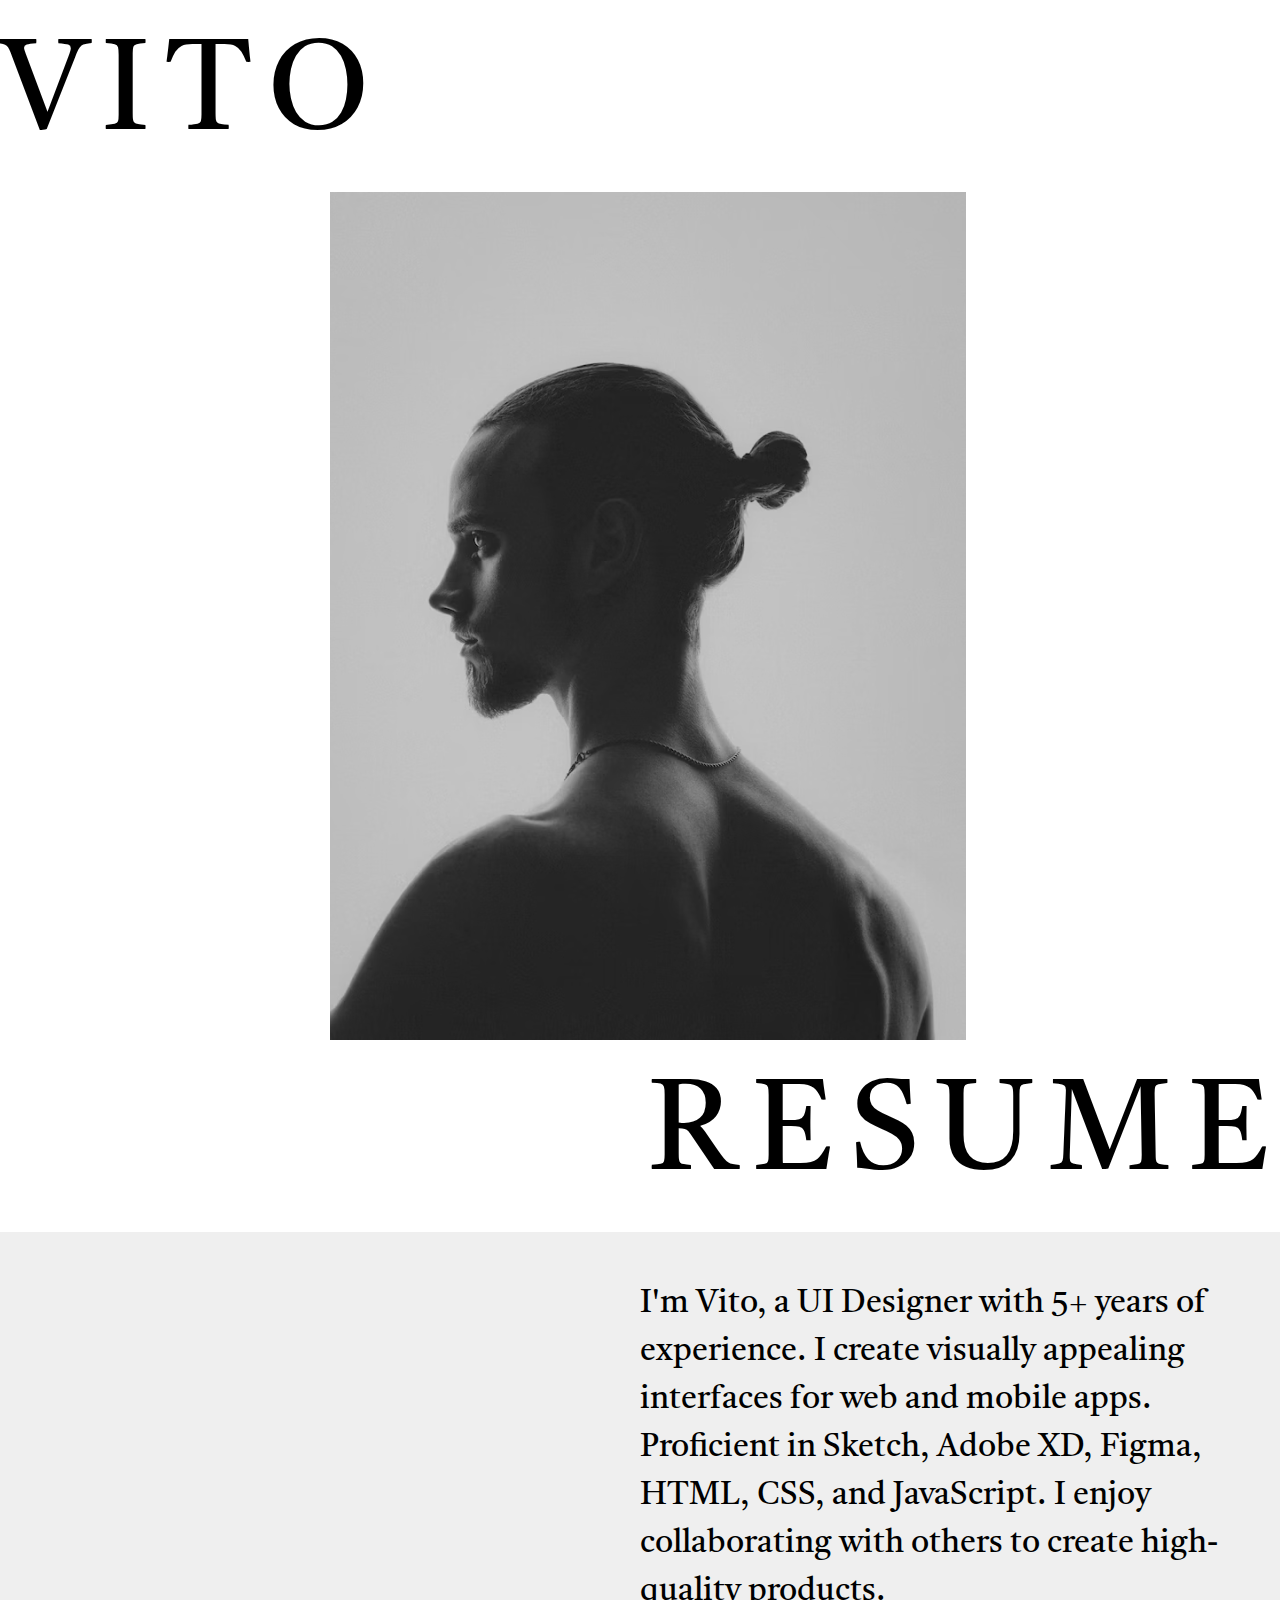
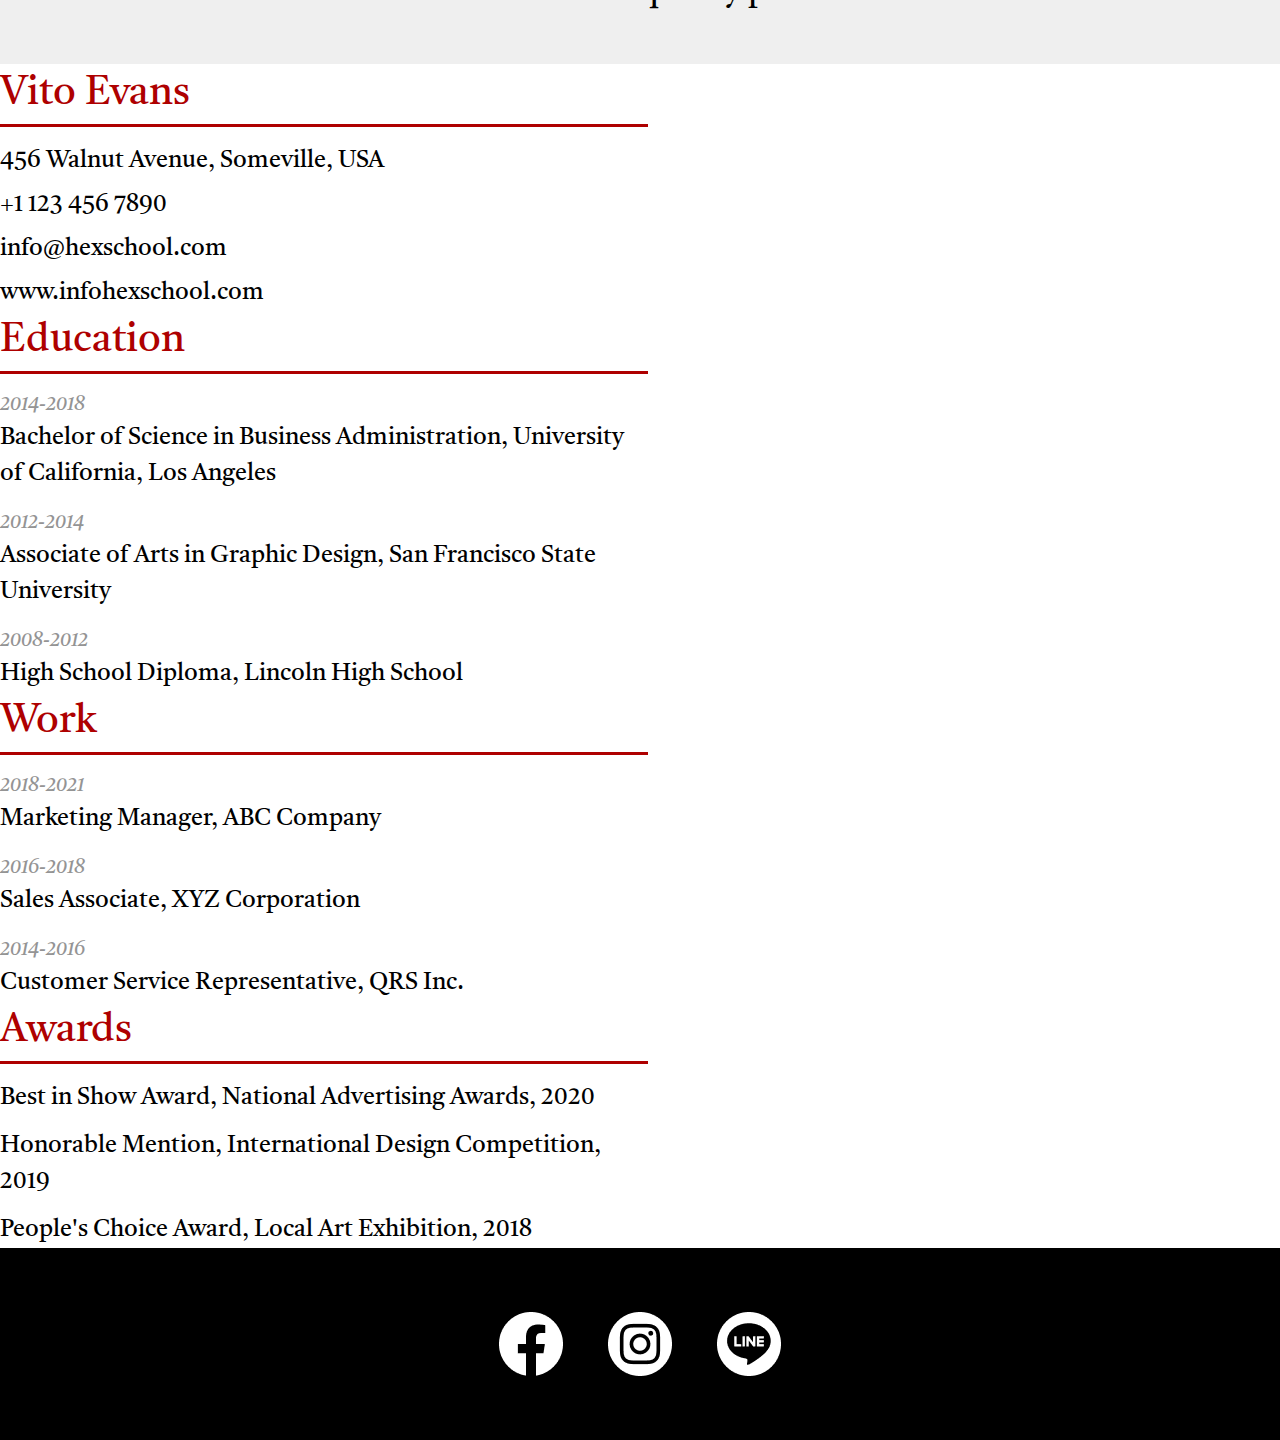
==== index.html @ 893f758e "first commit" ====
<!DOCTYPE html>
<html lang="en">
<head>
    <meta charset="UTF-8">
    <meta name="viewport" content="width=device-width, initial-scale=1.0">
    <title>Document</title>
    <link rel="stylesheet" href="style.css">
</head>
<body>
    <header class="container">
    <h1 class="banner-title">VITO</h1>
    <img src="img/vito.png" alt="" class="banner-img">
    <h2 class="banner-title w-50 ml-auto">RESUME</h2>
    </header>
<div class="desc">
    <div class="contaner">
        <p class="w-50 ml-auto">
            I'm Vito, a UI Designer with 5+ years of experience. I create visually appealing interfaces for web and mobile apps. Proficient in Sketch, Adobe XD, Figma, HTML, CSS, and JavaScript. I enjoy collaborating with others to create high-quality products.
        </p>
    </div>
</div>
<section class="container about">
    <ul class="about-list w-50">
        <li>
            <h3 class="about-item-title">Vito Evans</h3>
            <ul>
                <li class="mb-2"><a href="#">456 Walnut Avenue, Someville, USA</a></li>
                <li class="mb-2"><a href="#">+1 123 456 7890</a></li>
                <li class="mb-2"><a href="#">info@hexschool.com</a></li>
                <li><a href="#">www.infohexschool.com</a></li>
            </ul>
        </li>
        <li>
            <h3 class="about-item-title">Education</h3>
            <ul>
                <li class="mb-4">
                    <p class="textgray">2014-2018</p>
                    <p>
                        Bachelor of Science in Business Administration, University of California, Los Angeles
                    </p>
                </li>
                <li class="mb-4">
                    <p class="textgray">2012-2014</p>
                    <p>
                        Associate of Arts in Graphic Design, San Francisco State University
                    </p>
                </li>
                <li>
                    <p class="textgray">2008-2012</p>
                    <p>
                        High School Diploma, Lincoln High School
                    </p>
                </li>
            </ul>
        </li>
        <li>
            <h3 class="about-item-title">Work</h3>
            <ul>
                <li class="mb-4">
                    <p class="textgray">2018-2021</p>
                    <p>
                        Marketing Manager, ABC Company
                    </p>
                </li>
                <li class="mb-4">
                    <p class="textgray">2016-2018</p>
                    <p>
                        Sales Associate, XYZ Corporation
                    </p>
                </li>
                <li>
                    <p class="textgray">2014-2016</p>
                    <p>
                        Customer Service Representative, QRS Inc.
                    </p>
                </li>
            </ul>
        </li>
        <li>
            <h3 class="about-item-title">Awards</h3>
            <ul>
                <li class="mb-3">
                    <p>
                        Best in Show Award, National Advertising Awards, 2020
                    </p>
                </li>
                <li class="mb-3">
                    <p>
                        Honorable Mention, International Design Competition, 2019
                    </p>
                </li>
                <li>
                    <p>
                        People's Choice Award, Local Art Exhibition, 2018
                    </p>
                </li>
            </ul>
        </li>
    </ul>
</section>
<footer class="footer">
    <ul class="social-list">
        <li class="mr10"><a href="#"><img src="img/fb.png" alt=""></a></li>
        <li class="mr10"><a href="#"><img src="img/instagram.png" alt=""></a></li>
        <li><a href="#"><img src="img/line.png" alt=""></a></li>
    </ul>
</footer>
</body>
</html>
---- style.css ----
/* http://meyerweb.com/eric/tools/css/reset/ 
   v2.0 | 20110126
   License: none (public domain)
*/
@import url('https://fonts.googleapis.com/css2?family=Castoro:ital@0;1&display=swap');

html, body, div, span, applet, object, iframe,
h1, h2, h3, h4, h5, h6, p, blockquote, pre,
a, abbr, acronym, address, big, cite, code,
del, dfn, em, img, ins, kbd, q, s, samp,
small, strike, strong, sub, sup, tt, var,
b, u, i, center,
dl, dt, dd, ol, ul, li,
fieldset, form, label, legend,
table, caption, tbody, tfoot, thead, tr, th, td,
article, aside, canvas, details, embed, 
figure, figcaption, footer, header, hgroup, 
menu, nav, output, ruby, section, summary,
time, mark, audio, video {
	margin: 0;
	padding: 0;
	border: 0;
	font-size: 100%;
	font: inherit;
	vertical-align: baseline;
}
/* HTML5 display-role reset for older browsers */
article, aside, details, figcaption, figure, 
footer, header, hgroup, menu, nav, section {
	display: block;
}
body {
	line-height: 1;
}
ol, ul {
	list-style: none;
}
blockquote, q {
	quotes: none;
}
blockquote:before, blockquote:after,
q:before, q:after {
	content: '';
	content: none;
}
table {
	border-collapse: collapse;
	border-spacing: 0;
}

*,*::before,::after{
    box-sizing:border-box;
    /*outline: solid 1px; 各區線 除錯使用*/
}

img{
    height: auto;
    max-width: 100%;
    vertical-align: middle;
}

a{
    text-decoration: none;
    color: #000; /*無論副層怎麼設定都會維持黑色的*/
    /*也可以color: inherit (隨著副層的顏色去做變動的)*/
}

body{
    font-family: "Castoro", serif;
    line-height: 1.5;
    font-size: 24px;
}

/*h2{
     font-family: "Castoro","Microsoft JhengHei","微軟正黑體", serif;
     line-height:0; (文字的高度)
} ((中文字無法套用第一個字體會再尋找後方的字體套用))*/

.container{
    width: 1296px;
    margin: 0 auto;
}

/*margin: 0 auto這個元素要有作用需有兩個條件；1.元素為區塊元素2.區塊元素有設定寬度(width)*/

.banner-title{
    font-size: 128px;
    letter-spacing: 0.12em;  /*letter-spacing不能直接設定倍數，需使用em*/
}

.banner-img{
    display: block;
    margin: 0 auto;
}

.desc{
    background-color: #EFEFEF;
    padding: 48px 0;
    font-size: 32px;
}

.about-item-title{
    color: #AE0000;
    font-size: 40px;
    border-bottom: solid #AE0000 3px;
    margin-bottom: 16px;
}

.footer{
    background-color: #000;
}

.social-list{
    padding: 64px 0; 
    text-align: center;
}

.social-list li{
    display: inline-block;
}

.textgray{
    color: #949494;
    font-size: 20px;
    font-style: italic;
}

.text-right{
    text-align: right;
}

.w-50{
    width: 50%;
}

.ml-auto{
    margin-left: auto;
}

.mb-2{
    margin-bottom: 8px;
}

.mb-3{
    margin-bottom: 12px;
}

.mb-4{
    margin-bottom: 16px;
}

.mr10{
    margin-right: 40px;
}
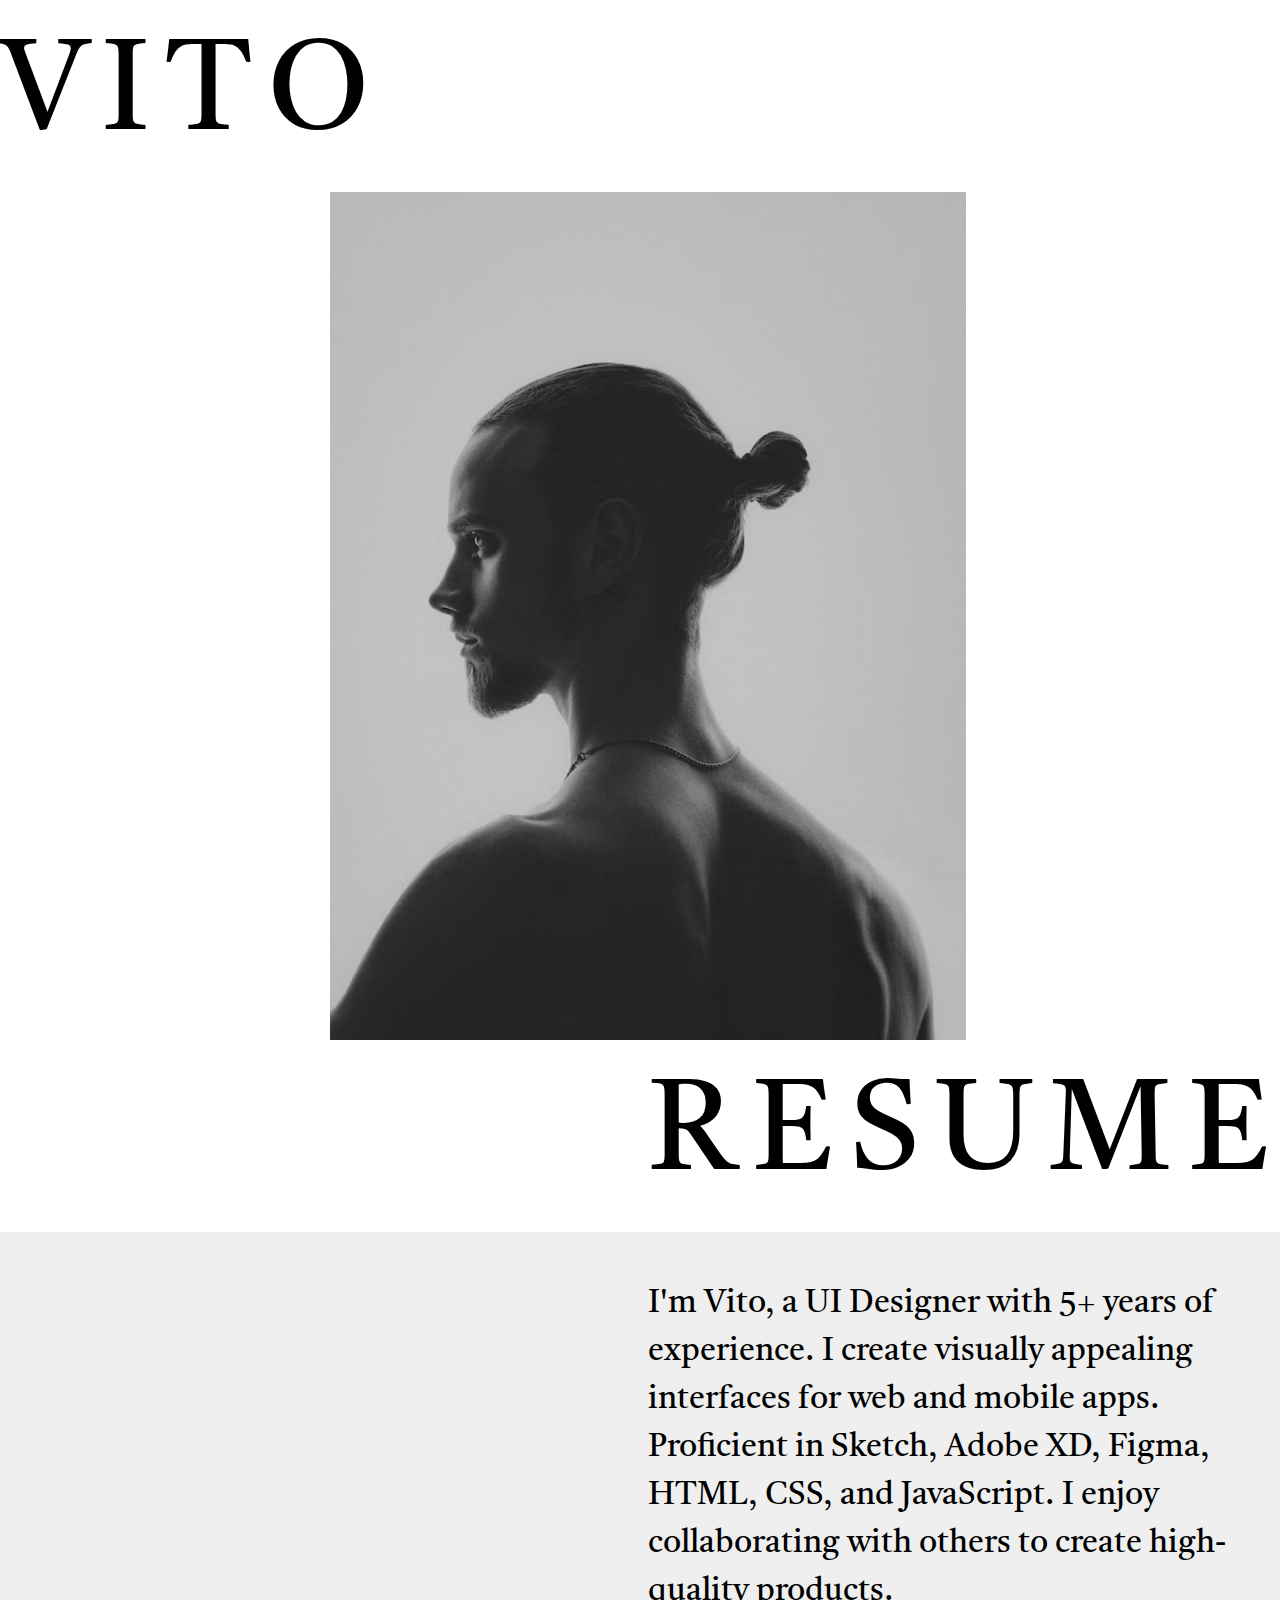
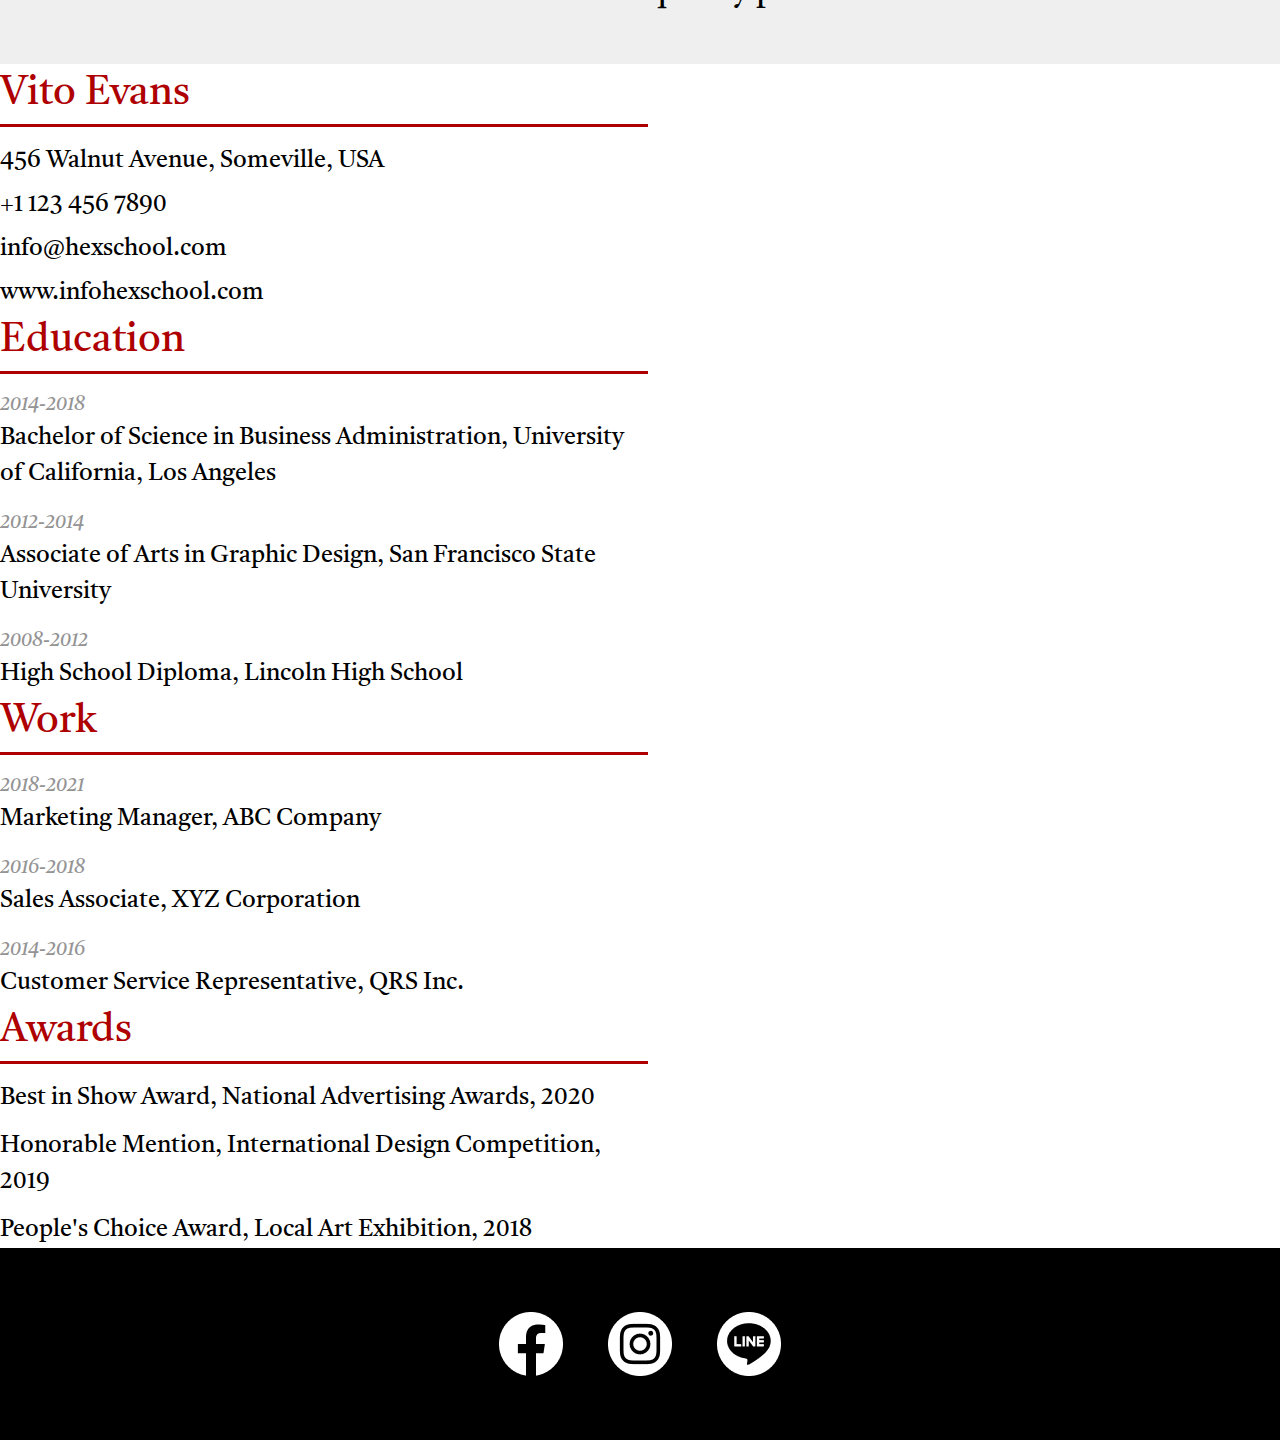
==== commit c145af2a: "修正16行container錯誤拼法" ====
--- a/index.html
+++ b/index.html
@@ -13,7 +13,7 @@
     <h2 class="banner-title w-50 ml-auto">RESUME</h2>
     </header>
 <div class="desc">
-    <div class="contaner">
+    <div class="container">
         <p class="w-50 ml-auto">
             I'm Vito, a UI Designer with 5+ years of experience. I create visually appealing interfaces for web and mobile apps. Proficient in Sketch, Adobe XD, Figma, HTML, CSS, and JavaScript. I enjoy collaborating with others to create high-quality products.
         </p>
